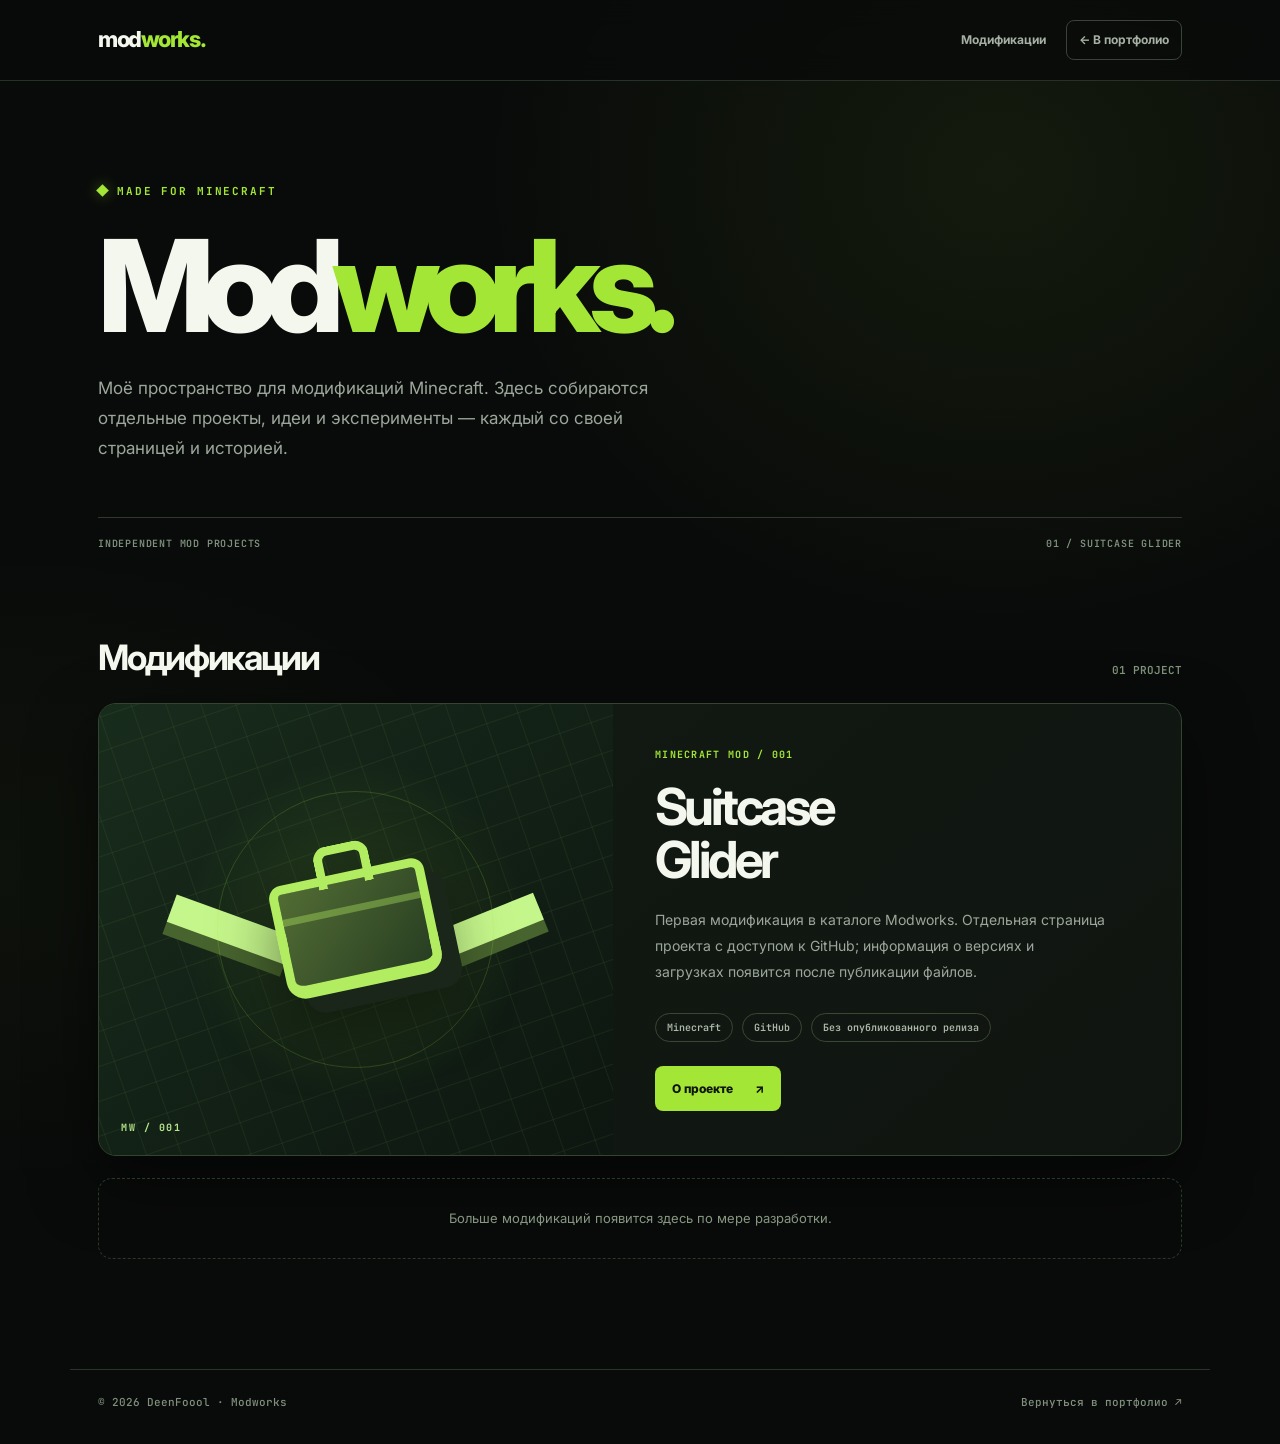
==== mods/index.html @ 9b50beff "feat(portfolio): add Modworks Minecraft mods section and Suitcase Glider page" ====
<!doctype html>
<html lang="ru">
<head>
  <meta charset="utf-8">
  <meta name="viewport" content="width=device-width, initial-scale=1">
  <meta name="description" content="Modworks — каталог модификаций Minecraft от DeenFoool.">
  <meta name="theme-color" content="#090b0a">
  <title>Modworks — Minecraft Mods · DeenFoool</title>
  <link rel="icon" href="../favicon.svg" type="image/svg+xml">
  <link rel="preconnect" href="https://fonts.googleapis.com">
  <link rel="preconnect" href="https://fonts.gstatic.com" crossorigin>
  <link href="https://fonts.googleapis.com/css2?family=Inter:wght@400;500;600;700;800&family=JetBrains+Mono:wght@500;700&display=swap" rel="stylesheet">
  <link rel="stylesheet" href="modworks.css">
</head>
<body>
<div class="page">
  <header class="site-head"><div class="shell">
    <a class="brand" href="./" aria-label="Modworks, главная">mod<span>works.</span></a>
    <nav class="head-links" aria-label="Навигация">
      <a href="#catalog">Модификации</a>
      <a class="back-link" href="../">← В портфолио</a>
    </nav>
  </div></header>
  <main>
    <section class="shell hero">
      <div class="eyebrow"><span class="diamond" aria-hidden="true"></span> MADE FOR MINECRAFT</div>
      <h1 class="hero-title">Mod<span>works.</span></h1>
      <p class="hero-description">Моё пространство для модификаций Minecraft. Здесь собираются отдельные проекты, идеи и эксперименты — каждый со своей страницей и историей.</p>
      <div class="hero-bottom"><span>INDEPENDENT MOD PROJECTS</span><span>01 / SUITCASE GLIDER</span></div>
    </section>
    <section class="shell catalog" id="catalog" aria-labelledby="catalog-title">
      <div class="section-title"><h2 id="catalog-title">Модификации</h2><small>01 PROJECT</small></div>
      <a class="mod-card" href="suitcase-glider/" aria-label="Подробнее о модификации Suitcase Glider">
        <div class="mod-visual" aria-hidden="true">
          <span class="pixel-wing left"></span><span class="pixel-wing right"></span><span class="pixel-bag"></span><span class="visual-code">MW / 001</span>
        </div>
        <div class="mod-copy">
          <span class="meta">MINECRAFT MOD / 001</span>
          <h3>Suitcase<br>Glider</h3>
          <p>Первая модификация в каталоге Modworks. Отдельная страница проекта с доступом к GitHub; информация о версиях и загрузках появится после публикации файлов.</p>
          <div class="tags"><span class="tag">Minecraft</span><span class="tag">GitHub</span><span class="tag">Без опубликованного релиза</span></div>
          <span class="button">О проекте <span aria-hidden="true">↗</span></span>
        </div>
      </a>
      <div class="more">Больше модификаций появится здесь по мере разработки.</div>
    </section>
  </main>
  <footer class="site-foot shell"><span>© <span id="year">2026</span> DeenFoool · Modworks</span><a href="../">Вернуться в портфолио ↗</a></footer>
</div>
<script>document.getElementById('year').textContent=new Date().getFullYear();</script>
</body>
</html>
---- mods/modworks.css ----
:root{color-scheme:dark;--bg:#090b0a;--panel:#101511;--line:#2c392b;--muted:#9ca69b;--lime:#a3e635;--white:#f4f7ee}
*{box-sizing:border-box}html{scroll-behavior:smooth}body{margin:0;color:var(--white);background:var(--bg);font-family:Inter,system-ui,sans-serif;line-height:1.6;overflow-x:hidden}a{color:inherit;text-decoration:none}button{font:inherit}::selection{background:var(--lime);color:#101410}
.page{min-height:100vh;background:radial-gradient(ellipse 45% 35% at 78% 12%,#a3e63512,transparent 90%),radial-gradient(ellipse 45% 25% at 0 60%,#a3e63508,transparent 90%)}
.shell{max-width:1140px;margin:auto;padding-left:28px;padding-right:28px}
.site-head{position:relative;z-index:2;border-bottom:1px solid #273128;background:#090b0ad9;backdrop-filter:blur(14px)}
.site-head .shell{display:flex;align-items:center;justify-content:space-between;min-height:80px;gap:15px}
.brand{font-weight:800;font-size:22px;letter-spacing:-.065em}.brand span{color:var(--lime)}
.head-links{display:flex;align-items:center;gap:20px}.head-links a{font-size:12px;font-weight:700;color:#a6b0a3}.head-links a:hover{color:var(--lime)}
.back-link{border:1px solid #394338;padding:9px 12px;border-radius:8px}
.eyebrow{display:inline-flex;align-items:center;gap:10px;color:var(--lime);font:700 11px "JetBrains Mono",monospace;letter-spacing:.17em;text-transform:uppercase}
.diamond{height:9px;width:9px;background:var(--lime);transform:rotate(45deg);box-shadow:0 0 14px #a3e63570}
.hero{padding-top:96px;padding-bottom:88px;position:relative}
.hero-title{font-size:clamp(60px,10vw,132px);line-height:.95;letter-spacing:-.095em;font-weight:800;margin:22px 0 28px}
.hero-title span{color:var(--lime)}
.hero-description{max-width:610px;color:var(--muted);font-size:17px;line-height:1.75;margin:0}
.hero-bottom{display:flex;align-items:center;justify-content:space-between;gap:25px;flex-wrap:wrap;margin-top:54px;border-top:1px solid var(--line);padding-top:19px;color:#80917f;font:600 10px "JetBrains Mono",monospace;letter-spacing:.08em}
.section-title{display:flex;justify-content:space-between;align-items:end;gap:20px;margin-bottom:26px}
.section-title h2{margin:0;font-size:35px;letter-spacing:-.06em;line-height:1.1}
.section-title small{font:600 11px "JetBrains Mono",monospace;color:#7e9279}
.catalog{padding-bottom:110px}
.mod-card{display:grid;grid-template-columns:.95fr 1.05fr;border:1px solid #34452f;border-radius:18px;overflow:hidden;background:linear-gradient(140deg,#111b13,#101410);box-shadow:0 25px 65px #0008;transition:transform .25s,border-color .25s}
.mod-card:hover{transform:translateY(-5px);border-color:var(--lime)}.mod-card:focus-visible,.button:focus-visible,.head-links a:focus-visible{outline:3px solid var(--lime);outline-offset:4px}
.mod-visual{min-height:345px;display:flex;align-items:center;justify-content:center;position:relative;overflow:hidden;background:radial-gradient(circle at 50% 50%,#a3e63524,transparent 50%),linear-gradient(135deg,#182c1c,#0d1610)}
.mod-visual:before{content:"";position:absolute;inset:-35%;background-image:linear-gradient(#b1ee6f11 1px,transparent 1px),linear-gradient(90deg,#b1ee6f11 1px,transparent 1px);background-size:33px 33px;transform:rotate(-19deg)}
.mod-visual:after{content:"";position:absolute;width:275px;height:275px;border:1px solid #a3e63530;border-radius:50%}
.pixel-bag{width:158px;height:116px;border:9px solid #b1ec61;border-bottom-width:13px;border-radius:13px 13px 19px 19px;position:relative;z-index:1;background:linear-gradient(135deg,#526c34,#283e22);transform:rotate(-12deg);box-shadow:17px 18px 0 #1a2619,0 26px 65px #0008}
.pixel-bag:before{content:"";position:absolute;left:42px;right:42px;top:-38px;height:33px;border:9px solid #b1ec61;border-bottom:0;border-radius:14px 14px 0 0}
.pixel-bag:after{content:"";position:absolute;top:25px;left:0;right:0;height:7px;background:#b1ec6160}
.pixel-wing{position:absolute;z-index:0;width:125px;height:29px;background:#c5f68b;transform:rotate(-22deg);box-shadow:0 13px 0 #47632e}
.pixel-wing.left{margin-left:-250px;transform:rotate(20deg)}.pixel-wing.right{margin-left:250px}
.visual-code{position:absolute;z-index:2;bottom:21px;left:22px;color:#b7e98c;letter-spacing:.15em;font:700 10px "JetBrains Mono",monospace}
.mod-copy{display:flex;flex-direction:column;align-items:flex-start;padding:44px 42px}
.meta{color:var(--lime);font:700 10px "JetBrains Mono",monospace;letter-spacing:.13em;text-transform:uppercase}
.mod-copy h3{font-size:clamp(31px,4vw,51px);letter-spacing:-.07em;line-height:1.05;margin:19px 0 20px}
.mod-copy p{color:var(--muted);font-size:14px;max-width:450px;margin:0 0 28px;line-height:1.85}
.tags{display:flex;gap:9px;flex-wrap:wrap;margin-top:auto;margin-bottom:24px}.tag{border:1px solid #3a4734;border-radius:100px;padding:7px 11px;font:600 10px "JetBrains Mono",monospace;color:#aebaa9}
.button{display:inline-flex;align-items:center;gap:22px;border-radius:8px;padding:13px 17px;background:var(--lime);color:#10150b;font-size:12px;font-weight:800;transition:background .2s,gap .2s}
.button:hover{background:#bef264;gap:29px}
.button.secondary{background:transparent;border:1px solid #526449;color:#dfebd7}.button.secondary:hover{background:#1a2519}
.more{margin-top:22px;border:1px dashed #2a3828;border-radius:14px;padding:29px;color:#879782;font-size:13px;text-align:center}
.crumb{padding-top:54px;display:flex;gap:9px;align-items:center;font:600 11px "JetBrains Mono",monospace;color:#8da087}.crumb a:hover{color:var(--lime)}
.detail-hero{padding-top:64px;padding-bottom:65px}.detail-hero h1{font-size:clamp(54px,9vw,108px);line-height:1;letter-spacing:-.085em;margin:17px 0 22px}
.detail-hero h1 span{color:var(--lime)}.detail-hero p{max-width:620px;font-size:16px;line-height:1.8;color:var(--muted);margin:0}
.detail-grid{display:grid;grid-template-columns:1.1fr .9fr;gap:22px;padding-bottom:110px}
.detail-grid .mod-visual{border:1px solid #34452f;border-radius:17px;min-height:390px}
.detail-panel{background:linear-gradient(140deg,#131b14,#101310);border:1px solid #30412e;border-radius:17px;padding:35px}
.detail-panel h2{font-size:26px;margin:0 0 17px;letter-spacing:-.04em}.detail-panel p{font-size:13px;line-height:1.85;color:var(--muted)}
.info-row{border-top:1px solid #2e3c2b;padding:14px 0;display:flex;gap:20px;justify-content:space-between;font-size:12px}
.info-row dt{color:#849681}.info-row dd{margin:0;font-weight:700;text-align:right}
.detail-actions{display:flex;gap:10px;flex-wrap:wrap;margin-top:25px}
.site-foot{border-top:1px solid #293329;padding-top:25px;padding-bottom:35px;display:flex;align-items:center;justify-content:space-between;gap:20px;flex-wrap:wrap;font:500 11px "JetBrains Mono",monospace;color:#81907d}.site-foot a:hover{color:var(--lime)}
@media(max-width:790px){.mod-card,.detail-grid{grid-template-columns:1fr}.mod-visual{min-height:280px}.detail-grid .mod-visual{min-height:330px}.hero{padding-top:70px;padding-bottom:55px}}
@media(max-width:550px){.shell{padding-left:18px;padding-right:18px}.site-head .shell{min-height:65px}.brand{font-size:20px}.head-links{gap:10px}.head-links a{font-size:10px}.head-links a:not(.back-link){display:none}.hero{padding-top:62px}.hero-title{font-size:62px}.hero-description{font-size:14px}.hero-bottom{margin-top:35px}.section-title h2{font-size:28px}.mod-copy{padding:28px 22px}.mod-copy h3{font-size:36px}.mod-visual{min-height:260px}.pixel-bag{scale:.74}.pixel-wing{scale:.7}.detail-hero{padding-top:47px}.detail-hero h1{font-size:56px}.detail-hero p{font-size:14px}.detail-panel{padding:24px}.catalog,.detail-grid{padding-bottom:70px}}
@media(prefers-reduced-motion:reduce){*{scroll-behavior:auto}.mod-card,.button{transition:none}}
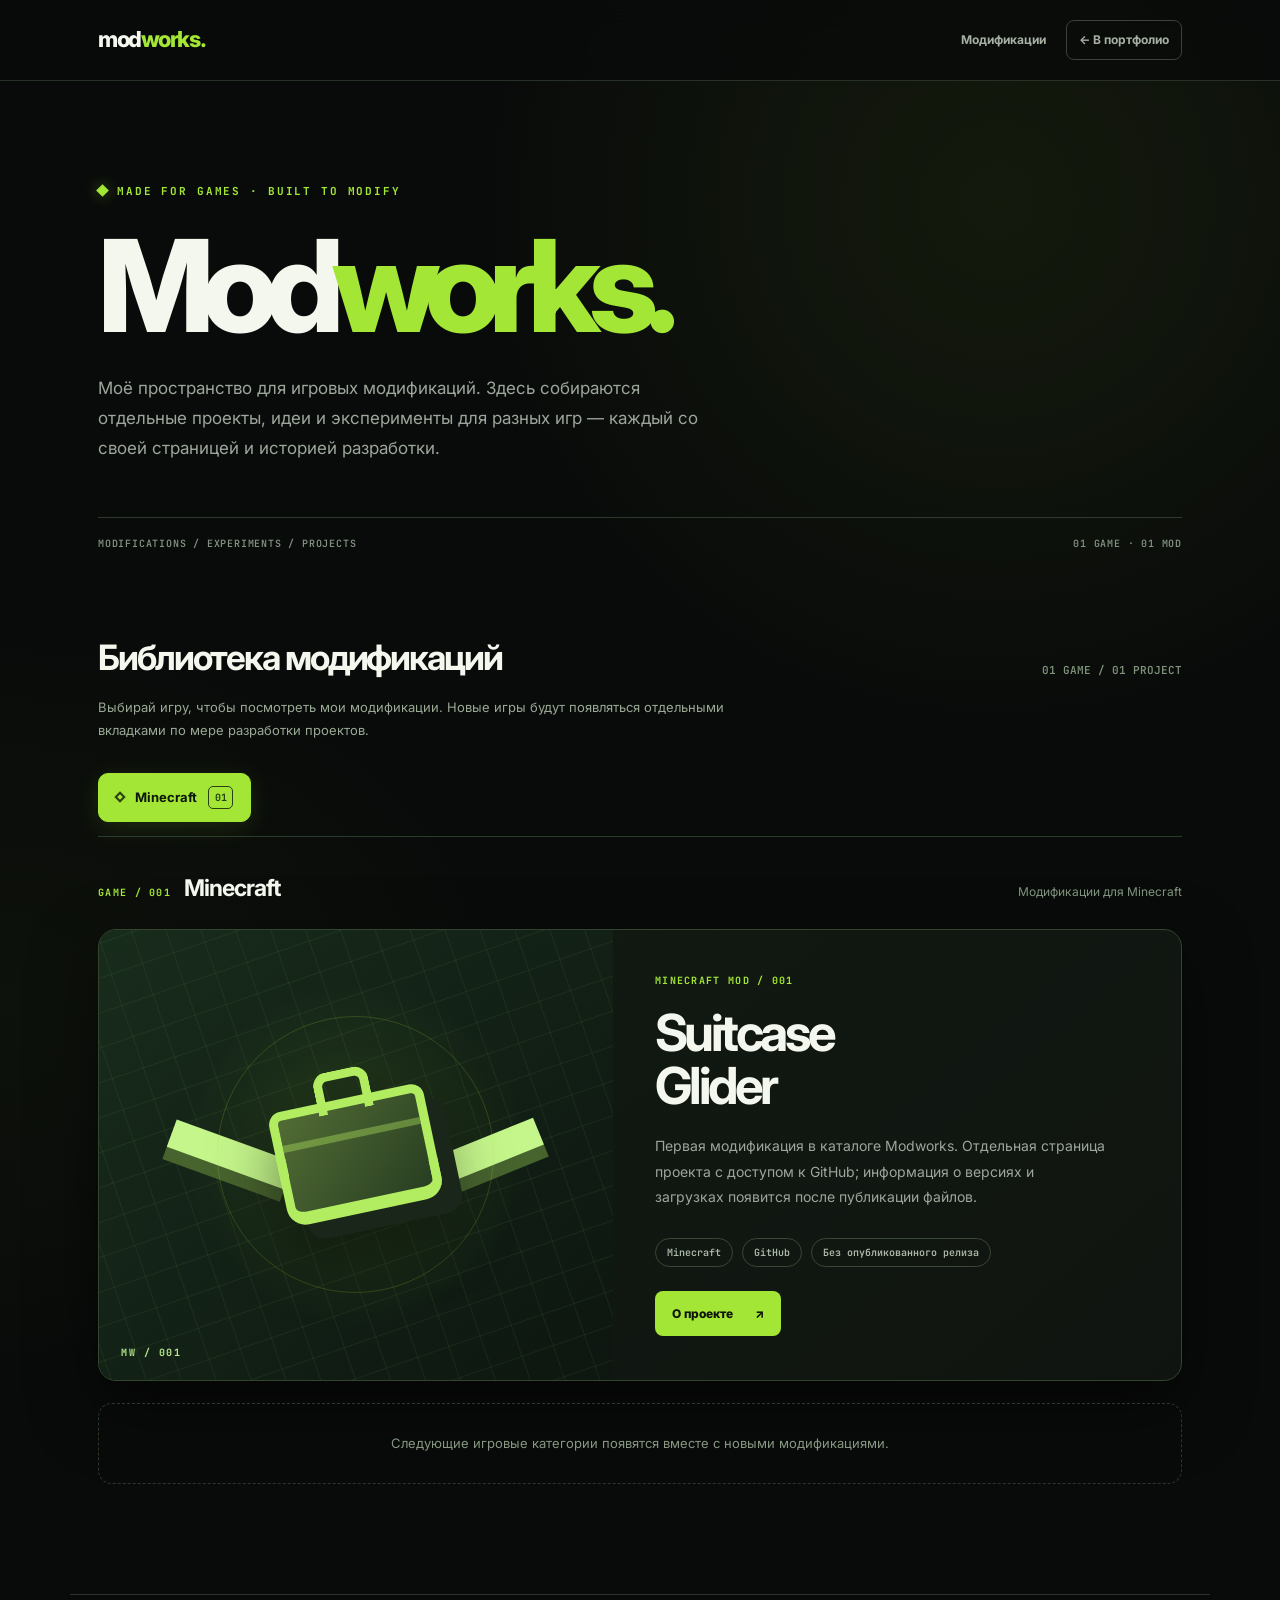
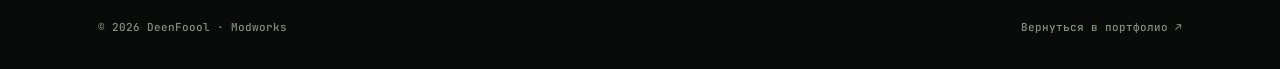
==== commit 7db1959b: "feat(modworks): generalize hub for all games and add extensible game tabs" ====
--- a/mods/index.html
+++ b/mods/index.html
@@ -3,14 +3,14 @@
 <head>
   <meta charset="utf-8">
   <meta name="viewport" content="width=device-width, initial-scale=1">
-  <meta name="description" content="Modworks — каталог модификаций Minecraft от DeenFoool.">
+  <meta name="description" content="Modworks — коллекция авторских игровых модификаций от DeenFoool. Проекты для разных игр.">
   <meta name="theme-color" content="#090b0a">
-  <title>Modworks — Minecraft Mods · DeenFoool</title>
+  <title>Modworks — игровые модификации · DeenFoool</title>
   <link rel="icon" href="../favicon.svg" type="image/svg+xml">
   <link rel="preconnect" href="https://fonts.googleapis.com">
   <link rel="preconnect" href="https://fonts.gstatic.com" crossorigin>
   <link href="https://fonts.googleapis.com/css2?family=Inter:wght@400;500;600;700;800&family=JetBrains+Mono:wght@500;700&display=swap" rel="stylesheet">
-  <link rel="stylesheet" href="modworks.css">
+  <link rel="stylesheet" href="modworks.css?v=2">
 </head>
 <body>
 <div class="page">
@@ -23,14 +23,22 @@
   </div></header>
   <main>
     <section class="shell hero">
-      <div class="eyebrow"><span class="diamond" aria-hidden="true"></span> MADE FOR MINECRAFT</div>
+      <div class="eyebrow"><span class="diamond" aria-hidden="true"></span> MADE FOR GAMES · BUILT TO MODIFY</div>
       <h1 class="hero-title">Mod<span>works.</span></h1>
-      <p class="hero-description">Моё пространство для модификаций Minecraft. Здесь собираются отдельные проекты, идеи и эксперименты — каждый со своей страницей и историей.</p>
-      <div class="hero-bottom"><span>INDEPENDENT MOD PROJECTS</span><span>01 / SUITCASE GLIDER</span></div>
+      <p class="hero-description">Моё пространство для игровых модификаций. Здесь собираются отдельные проекты, идеи и эксперименты для разных игр — каждый со своей страницей и историей разработки.</p>
+      <div class="hero-bottom"><span>MODIFICATIONS / EXPERIMENTS / PROJECTS</span><span>01 GAME · 01 MOD</span></div>
     </section>
     <section class="shell catalog" id="catalog" aria-labelledby="catalog-title">
-      <div class="section-title"><h2 id="catalog-title">Модификации</h2><small>01 PROJECT</small></div>
-      <a class="mod-card" href="suitcase-glider/" aria-label="Подробнее о модификации Suitcase Glider">
+      <div class="section-title"><h2 id="catalog-title">Библиотека модификаций</h2><small>01 GAME / 01 PROJECT</small></div>
+      <p class="catalog-intro">Выбирай игру, чтобы посмотреть мои модификации. Новые игры будут появляться отдельными вкладками по мере разработки проектов.</p>
+      <div class="game-tabs" role="tablist" aria-label="Игры с модификациями">
+        <button class="game-tab" id="tab-minecraft" type="button" role="tab" aria-selected="true" aria-controls="game-minecraft" data-game-tab="minecraft">
+          <span class="game-tab-indicator" aria-hidden="true"></span> Minecraft <span class="game-tab-count">01</span>
+        </button>
+      </div>
+      <div class="game-panel" id="game-minecraft" role="tabpanel" aria-labelledby="tab-minecraft" data-game-panel="minecraft" tabindex="0">
+        <div class="game-panel-heading"><span class="meta">GAME / 001</span><h3>Minecraft</h3><p>Модификации для Minecraft</p></div>
+        <a class="mod-card" href="suitcase-glider/" aria-label="Подробнее о модификации Suitcase Glider">
         <div class="mod-visual" aria-hidden="true">
           <span class="pixel-wing left"></span><span class="pixel-wing right"></span><span class="pixel-bag"></span><span class="visual-code">MW / 001</span>
         </div>
@@ -41,12 +49,14 @@
           <div class="tags"><span class="tag">Minecraft</span><span class="tag">GitHub</span><span class="tag">Без опубликованного релиза</span></div>
           <span class="button">О проекте <span aria-hidden="true">↗</span></span>
         </div>
-      </a>
-      <div class="more">Больше модификаций появится здесь по мере разработки.</div>
+        </a>
+      </div>
+      <div class="more">Следующие игровые категории появятся вместе с новыми модификациями.</div>
     </section>
   </main>
   <footer class="site-foot shell"><span>© <span id="year">2026</span> DeenFoool · Modworks</span><a href="../">Вернуться в портфолио ↗</a></footer>
 </div>
 <script>document.getElementById('year').textContent=new Date().getFullYear();</script>
+<script src="modworks.js?v=1" defer></script>
 </body>
 </html>
--- a/mods/modworks.css
+++ b/mods/modworks.css
@@ -52,3 +52,20 @@
 @media(max-width:790px){.mod-card,.detail-grid{grid-template-columns:1fr}.mod-visual{min-height:280px}.detail-grid .mod-visual{min-height:330px}.hero{padding-top:70px;padding-bottom:55px}}
 @media(max-width:550px){.shell{padding-left:18px;padding-right:18px}.site-head .shell{min-height:65px}.brand{font-size:20px}.head-links{gap:10px}.head-links a{font-size:10px}.head-links a:not(.back-link){display:none}.hero{padding-top:62px}.hero-title{font-size:62px}.hero-description{font-size:14px}.hero-bottom{margin-top:35px}.section-title h2{font-size:28px}.mod-copy{padding:28px 22px}.mod-copy h3{font-size:36px}.mod-visual{min-height:260px}.pixel-bag{scale:.74}.pixel-wing{scale:.7}.detail-hero{padding-top:47px}.detail-hero h1{font-size:56px}.detail-hero p{font-size:14px}.detail-panel{padding:24px}.catalog,.detail-grid{padding-bottom:70px}}
 @media(prefers-reduced-motion:reduce){*{scroll-behavior:auto}.mod-card,.button{transition:none}}
+
+
+/* Tabs are game categories: add another button + matching panel for a future game. */
+.catalog-intro{max-width:650px;margin:-7px 0 30px;font-size:13px;line-height:1.8;color:#99a994}
+.game-tabs{display:flex;gap:10px;align-items:center;flex-wrap:wrap;border-bottom:1px solid #2b3b2c;margin-bottom:33px;padding-bottom:14px}
+.game-tab{appearance:none;cursor:pointer;display:inline-flex;align-items:center;gap:11px;min-height:49px;padding:11px 17px;border:1px solid #33442f;border-radius:10px;background:#101710;color:#a4b29f;font:700 13px Inter,system-ui,sans-serif;transition:border-color .2s,background .2s,color .2s,transform .2s}
+.game-tab:hover{color:#e8f4e0;border-color:#829f6a;transform:translateY(-2px)}
+.game-tab[aria-selected="true"]{color:#0c160a;background:var(--lime);border-color:var(--lime);box-shadow:0 5px 24px #a3e63522}
+.game-tab:focus-visible,.game-panel:focus-visible{outline:3px solid var(--lime);outline-offset:3px}
+.game-tab-indicator{width:8px;height:8px;border:2px solid currentColor;transform:rotate(45deg);opacity:.8}
+.game-tab-count{display:inline-flex;align-items:center;justify-content:center;min-width:25px;height:23px;padding:0 5px;border-radius:5px;border:1px solid currentColor;font:700 10px "JetBrains Mono",monospace;opacity:.8}
+.game-panel[hidden]{display:none!important}
+.game-panel-heading{display:flex;align-items:baseline;gap:13px;flex-wrap:wrap;margin-bottom:22px}
+.game-panel-heading h3{font-size:23px;letter-spacing:-.045em;margin:0}
+.game-panel-heading p{font-size:12px;color:#7f947d;margin:0 0 0 auto}
+@media(max-width:550px){.game-tabs{gap:7px}.game-tab{padding:10px 14px;min-height:44px}.catalog-intro{font-size:12px}.game-panel-heading p{margin-left:0;width:100%}}
+@media(prefers-reduced-motion:reduce){.game-tab{transition:none}}
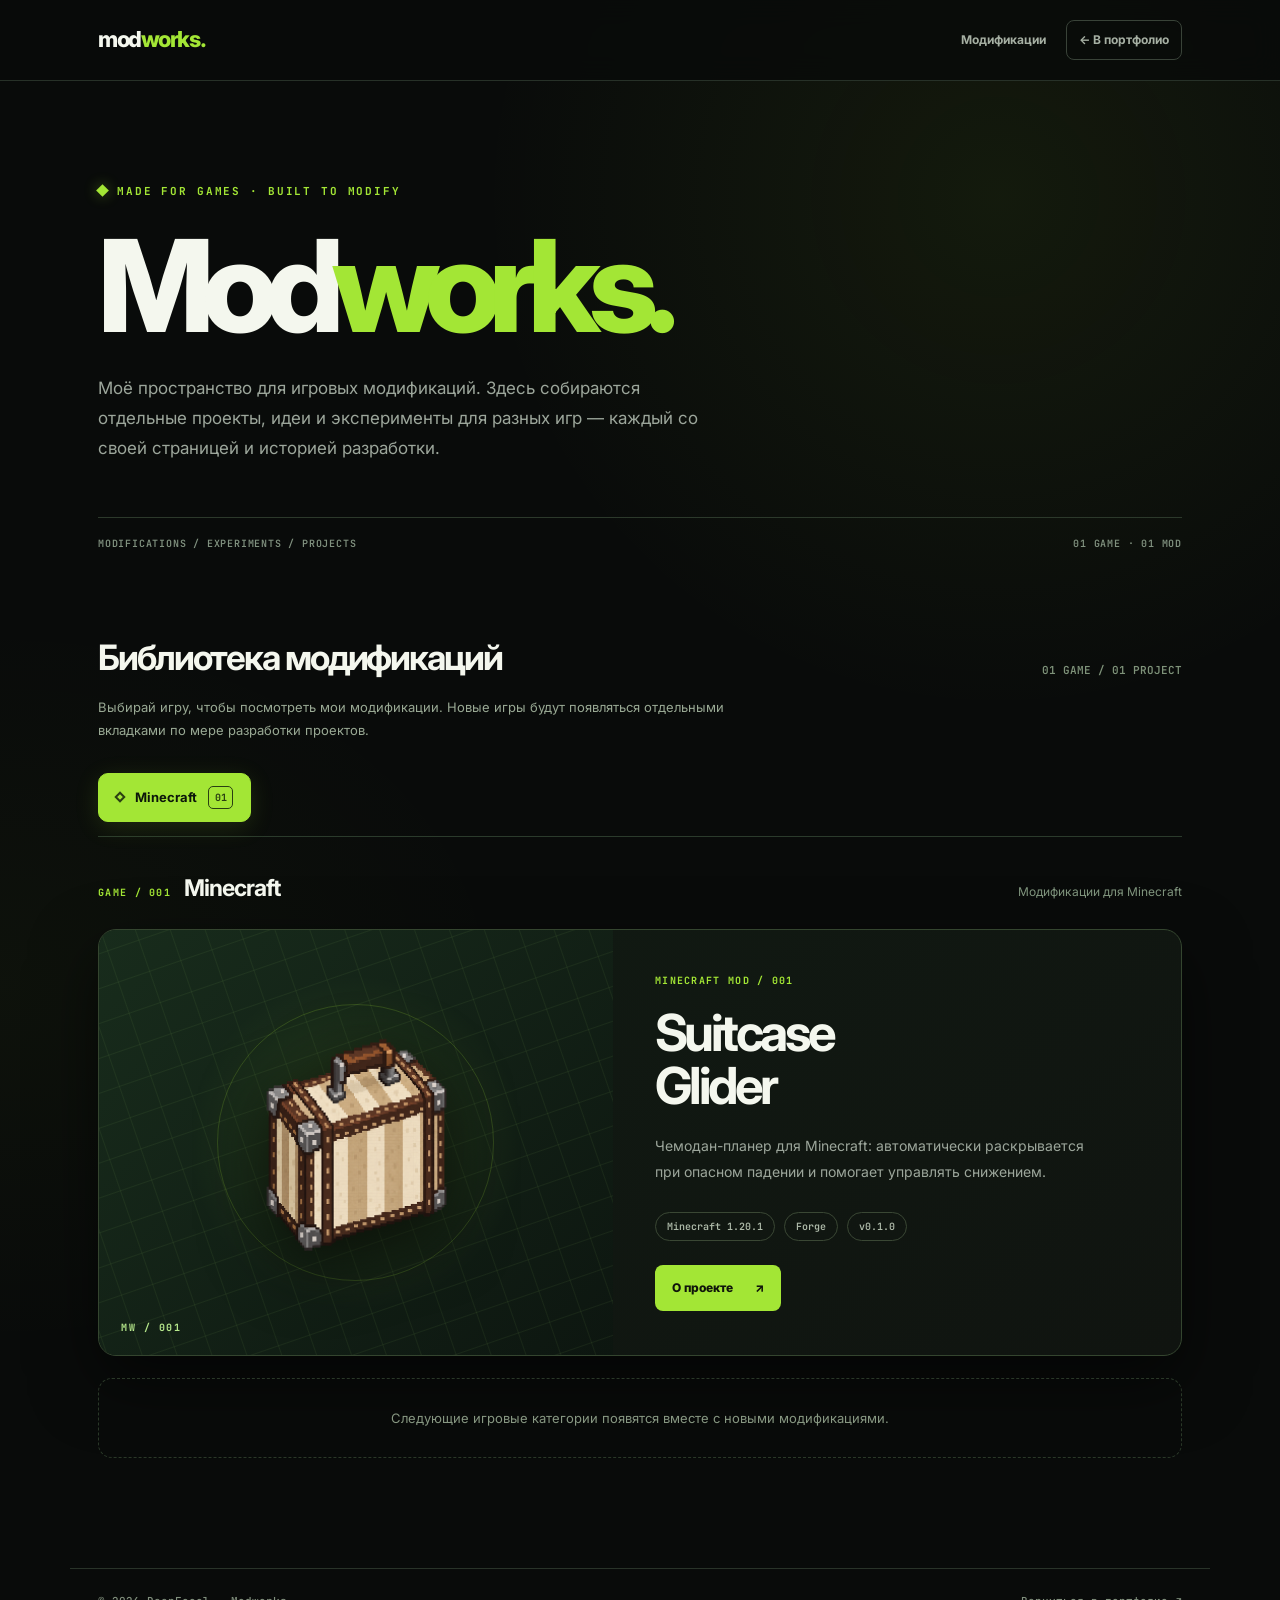
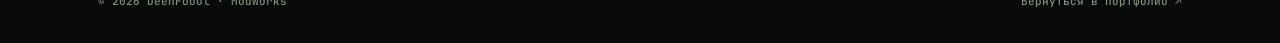
==== commit 47941378: "Use Suitcase Glider logo in Modworks and update download details" ====
--- a/mods/index.html
+++ b/mods/index.html
@@ -10,7 +10,7 @@
   <link rel="preconnect" href="https://fonts.googleapis.com">
   <link rel="preconnect" href="https://fonts.gstatic.com" crossorigin>
   <link href="https://fonts.googleapis.com/css2?family=Inter:wght@400;500;600;700;800&family=JetBrains+Mono:wght@500;700&display=swap" rel="stylesheet">
-  <link rel="stylesheet" href="modworks.css?v=2">
+  <link rel="stylesheet" href="modworks.css?v=3">
 </head>
 <body>
 <div class="page">
@@ -40,13 +40,13 @@
         <div class="game-panel-heading"><span class="meta">GAME / 001</span><h3>Minecraft</h3><p>Модификации для Minecraft</p></div>
         <a class="mod-card" href="suitcase-glider/" aria-label="Подробнее о модификации Suitcase Glider">
         <div class="mod-visual" aria-hidden="true">
-          <span class="pixel-wing left"></span><span class="pixel-wing right"></span><span class="pixel-bag"></span><span class="visual-code">MW / 001</span>
+          <img class="mod-logo" src="assets/suitcase-glider-logo.png" alt="" loading="lazy" decoding="async"><span class="visual-code">MW / 001</span>
         </div>
         <div class="mod-copy">
           <span class="meta">MINECRAFT MOD / 001</span>
           <h3>Suitcase<br>Glider</h3>
-          <p>Первая модификация в каталоге Modworks. Отдельная страница проекта с доступом к GitHub; информация о версиях и загрузках появится после публикации файлов.</p>
-          <div class="tags"><span class="tag">Minecraft</span><span class="tag">GitHub</span><span class="tag">Без опубликованного релиза</span></div>
+          <p>Чемодан-планер для Minecraft: автоматически раскрывается при опасном падении и помогает управлять снижением.</p>
+          <div class="tags"><span class="tag">Minecraft 1.20.1</span><span class="tag">Forge</span><span class="tag">v0.1.0</span></div>
           <span class="button">О проекте <span aria-hidden="true">↗</span></span>
         </div>
         </a>
--- a/mods/modworks.css
+++ b/mods/modworks.css
@@ -23,11 +23,7 @@
 .mod-visual{min-height:345px;display:flex;align-items:center;justify-content:center;position:relative;overflow:hidden;background:radial-gradient(circle at 50% 50%,#a3e63524,transparent 50%),linear-gradient(135deg,#182c1c,#0d1610)}
 .mod-visual:before{content:"";position:absolute;inset:-35%;background-image:linear-gradient(#b1ee6f11 1px,transparent 1px),linear-gradient(90deg,#b1ee6f11 1px,transparent 1px);background-size:33px 33px;transform:rotate(-19deg)}
 .mod-visual:after{content:"";position:absolute;width:275px;height:275px;border:1px solid #a3e63530;border-radius:50%}
-.pixel-bag{width:158px;height:116px;border:9px solid #b1ec61;border-bottom-width:13px;border-radius:13px 13px 19px 19px;position:relative;z-index:1;background:linear-gradient(135deg,#526c34,#283e22);transform:rotate(-12deg);box-shadow:17px 18px 0 #1a2619,0 26px 65px #0008}
-.pixel-bag:before{content:"";position:absolute;left:42px;right:42px;top:-38px;height:33px;border:9px solid #b1ec61;border-bottom:0;border-radius:14px 14px 0 0}
-.pixel-bag:after{content:"";position:absolute;top:25px;left:0;right:0;height:7px;background:#b1ec6160}
-.pixel-wing{position:absolute;z-index:0;width:125px;height:29px;background:#c5f68b;transform:rotate(-22deg);box-shadow:0 13px 0 #47632e}
-.pixel-wing.left{margin-left:-250px;transform:rotate(20deg)}.pixel-wing.right{margin-left:250px}
+.mod-logo{display:block;position:relative;z-index:1;width:min(70%,260px);height:auto;object-fit:contain;filter:drop-shadow(0 20px 32px #000a);transition:transform .25s ease}.mod-card:hover .mod-logo{transform:scale(1.035)}
 .visual-code{position:absolute;z-index:2;bottom:21px;left:22px;color:#b7e98c;letter-spacing:.15em;font:700 10px "JetBrains Mono",monospace}
 .mod-copy{display:flex;flex-direction:column;align-items:flex-start;padding:44px 42px}
 .meta{color:var(--lime);font:700 10px "JetBrains Mono",monospace;letter-spacing:.13em;text-transform:uppercase}
@@ -50,7 +46,7 @@
 .detail-actions{display:flex;gap:10px;flex-wrap:wrap;margin-top:25px}
 .site-foot{border-top:1px solid #293329;padding-top:25px;padding-bottom:35px;display:flex;align-items:center;justify-content:space-between;gap:20px;flex-wrap:wrap;font:500 11px "JetBrains Mono",monospace;color:#81907d}.site-foot a:hover{color:var(--lime)}
 @media(max-width:790px){.mod-card,.detail-grid{grid-template-columns:1fr}.mod-visual{min-height:280px}.detail-grid .mod-visual{min-height:330px}.hero{padding-top:70px;padding-bottom:55px}}
-@media(max-width:550px){.shell{padding-left:18px;padding-right:18px}.site-head .shell{min-height:65px}.brand{font-size:20px}.head-links{gap:10px}.head-links a{font-size:10px}.head-links a:not(.back-link){display:none}.hero{padding-top:62px}.hero-title{font-size:62px}.hero-description{font-size:14px}.hero-bottom{margin-top:35px}.section-title h2{font-size:28px}.mod-copy{padding:28px 22px}.mod-copy h3{font-size:36px}.mod-visual{min-height:260px}.pixel-bag{scale:.74}.pixel-wing{scale:.7}.detail-hero{padding-top:47px}.detail-hero h1{font-size:56px}.detail-hero p{font-size:14px}.detail-panel{padding:24px}.catalog,.detail-grid{padding-bottom:70px}}
+@media(max-width:550px){.shell{padding-left:18px;padding-right:18px}.site-head .shell{min-height:65px}.brand{font-size:20px}.head-links{gap:10px}.head-links a{font-size:10px}.head-links a:not(.back-link){display:none}.hero{padding-top:62px}.hero-title{font-size:62px}.hero-description{font-size:14px}.hero-bottom{margin-top:35px}.section-title h2{font-size:28px}.mod-copy{padding:28px 22px}.mod-copy h3{font-size:36px}.mod-visual{min-height:260px}.mod-logo{width:min(66%,220px)}.detail-hero{padding-top:47px}.detail-hero h1{font-size:56px}.detail-hero p{font-size:14px}.detail-panel{padding:24px}.catalog,.detail-grid{padding-bottom:70px}}
 @media(prefers-reduced-motion:reduce){*{scroll-behavior:auto}.mod-card,.button{transition:none}}
 
 
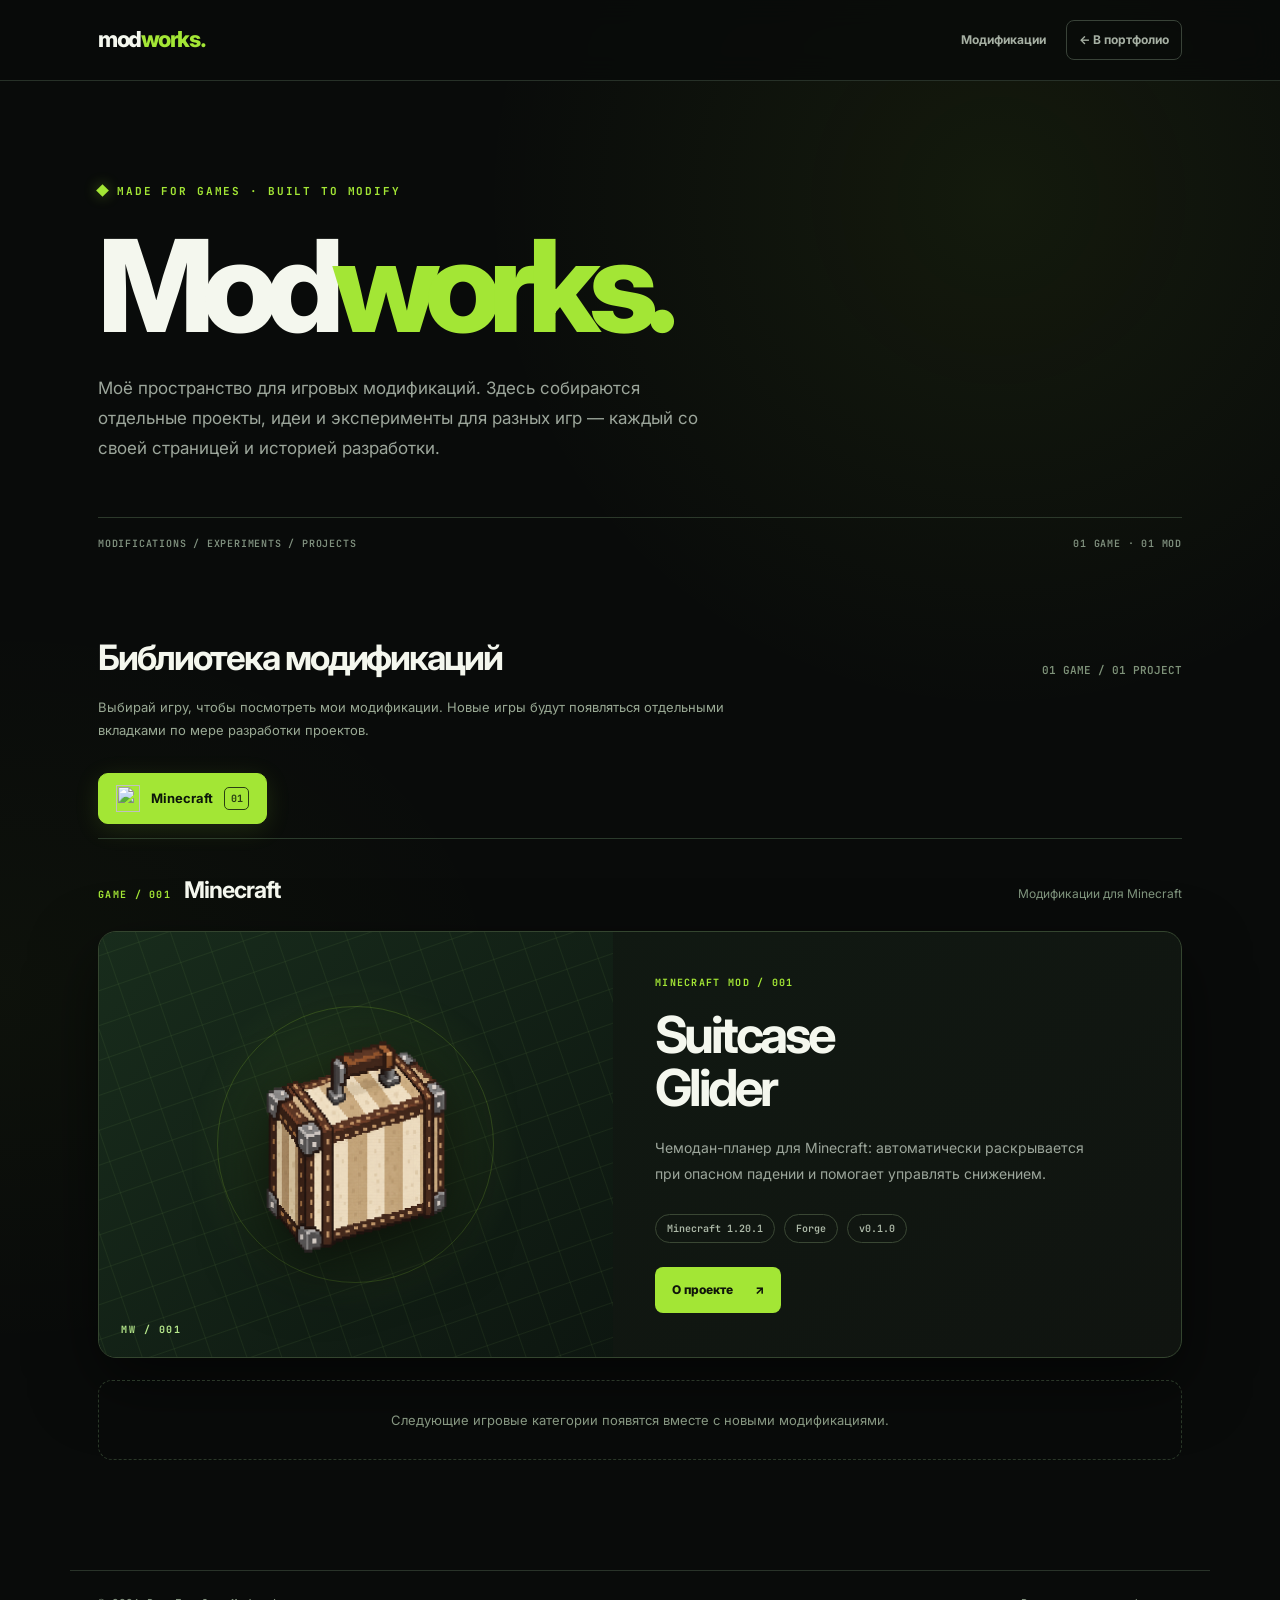
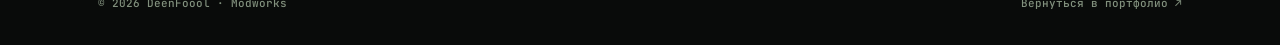
==== commit 8da414ee: "Replace Minecraft tab diamond with grass block icon" ====
--- a/mods/index.html
+++ b/mods/index.html
@@ -10,7 +10,7 @@
   <link rel="preconnect" href="https://fonts.googleapis.com">
   <link rel="preconnect" href="https://fonts.gstatic.com" crossorigin>
   <link href="https://fonts.googleapis.com/css2?family=Inter:wght@400;500;600;700;800&family=JetBrains+Mono:wght@500;700&display=swap" rel="stylesheet">
-  <link rel="stylesheet" href="modworks.css?v=3">
+  <link rel="stylesheet" href="modworks.css?v=4">
 </head>
 <body>
 <div class="page">
@@ -33,7 +33,7 @@
       <p class="catalog-intro">Выбирай игру, чтобы посмотреть мои модификации. Новые игры будут появляться отдельными вкладками по мере разработки проектов.</p>
       <div class="game-tabs" role="tablist" aria-label="Игры с модификациями">
         <button class="game-tab" id="tab-minecraft" type="button" role="tab" aria-selected="true" aria-controls="game-minecraft" data-game-tab="minecraft">
-          <span class="game-tab-indicator" aria-hidden="true"></span> Minecraft <span class="game-tab-count">01</span>
+          <img class="game-tab-icon" src="https://upload.wikimedia.org/wikipedia/commons/5/5d/Updated_Minecraft_cube.svg" alt="" aria-hidden="true" width="24" height="27" decoding="async"> Minecraft <span class="game-tab-count">01</span>
         </button>
       </div>
       <div class="game-panel" id="game-minecraft" role="tabpanel" aria-labelledby="tab-minecraft" data-game-panel="minecraft" tabindex="0">
--- a/mods/modworks.css
+++ b/mods/modworks.css
@@ -57,7 +57,7 @@
 .game-tab:hover{color:#e8f4e0;border-color:#829f6a;transform:translateY(-2px)}
 .game-tab[aria-selected="true"]{color:#0c160a;background:var(--lime);border-color:var(--lime);box-shadow:0 5px 24px #a3e63522}
 .game-tab:focus-visible,.game-panel:focus-visible{outline:3px solid var(--lime);outline-offset:3px}
-.game-tab-indicator{width:8px;height:8px;border:2px solid currentColor;transform:rotate(45deg);opacity:.8}
+.game-tab-icon{display:block;flex:0 0 auto;width:24px;height:27px;object-fit:contain}
 .game-tab-count{display:inline-flex;align-items:center;justify-content:center;min-width:25px;height:23px;padding:0 5px;border-radius:5px;border:1px solid currentColor;font:700 10px "JetBrains Mono",monospace;opacity:.8}
 .game-panel[hidden]{display:none!important}
 .game-panel-heading{display:flex;align-items:baseline;gap:13px;flex-wrap:wrap;margin-bottom:22px}
